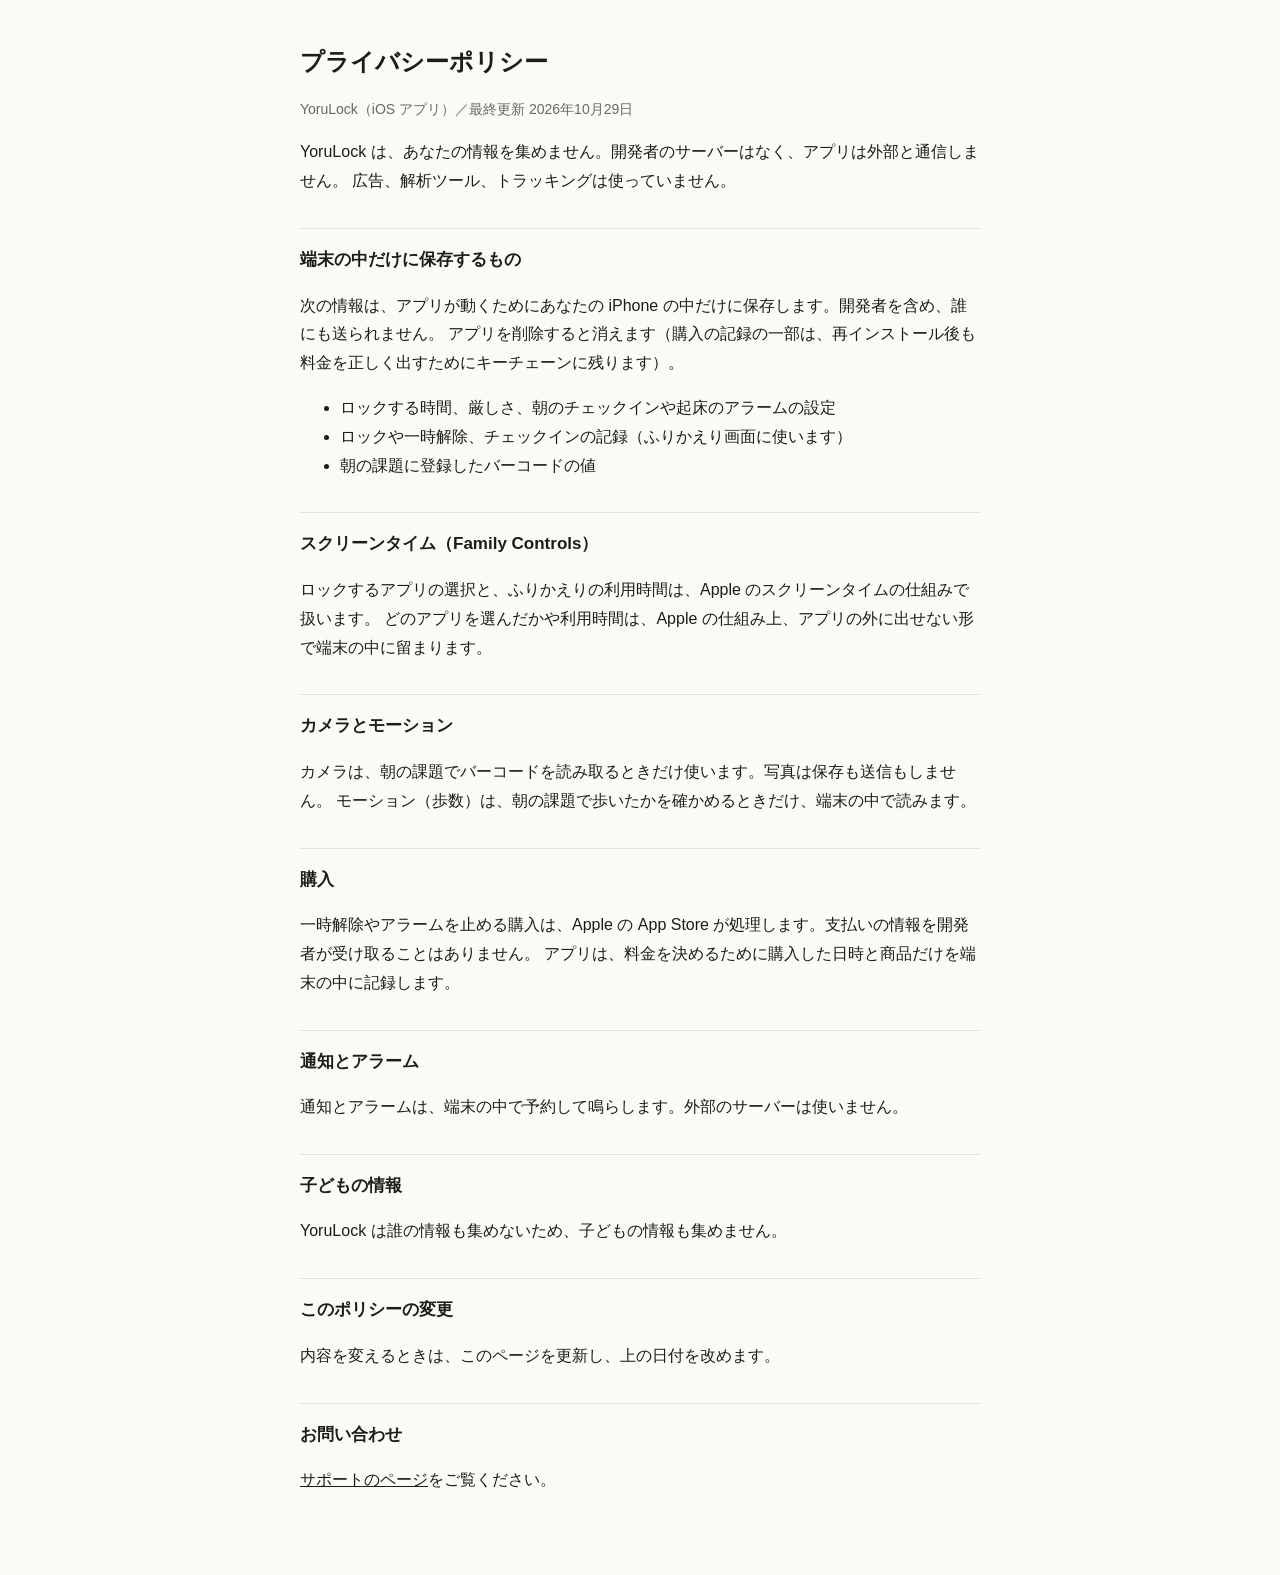
==== privacy.html @ b5afb787 "サポートとプライバシーポリシー" ====
<!doctype html>
<html lang="ja">
<head>
<meta charset="utf-8">
<meta name="viewport" content="width=device-width, initial-scale=1">
<title>YoruLock プライバシーポリシー</title>
<style>
  :root { --bg: #fbfaf7; --fg: #1d1c1a; --sub: #6b6862; --line: #e4e1da; }
  @media (prefers-color-scheme: dark) { :root { --bg: #141312; --fg: #ece9e3; --sub: #a29e96; --line: #2c2a27; } }
  body { margin: 0; background: var(--bg); color: var(--fg); font: 16px/1.8 -apple-system, "Hiragino Sans", sans-serif; }
  main { max-width: 680px; margin: 0 auto; padding: 40px 16px 64px; }
  h1 { font-size: 24px; margin: 0 0 4px; }
  h2 { font-size: 17px; margin: 32px 0 8px; padding-top: 16px; border-top: 1px solid var(--line); }
  .sub { color: var(--sub); font-size: 14px; }
  a { color: inherit; }
</style>
</head>
<body>
<main>
<h1>プライバシーポリシー</h1>
<p class="sub">YoruLock（iOS アプリ）／最終更新 2026年10月29日</p>

<p>YoruLock は、あなたの情報を集めません。開発者のサーバーはなく、アプリは外部と通信しません。
広告、解析ツール、トラッキングは使っていません。</p>

<h2>端末の中だけに保存するもの</h2>
<p>次の情報は、アプリが動くためにあなたの iPhone の中だけに保存します。開発者を含め、誰にも送られません。
アプリを削除すると消えます（購入の記録の一部は、再インストール後も料金を正しく出すためにキーチェーンに残ります）。</p>
<ul>
  <li>ロックする時間、厳しさ、朝のチェックインや起床のアラームの設定</li>
  <li>ロックや一時解除、チェックインの記録（ふりかえり画面に使います）</li>
  <li>朝の課題に登録したバーコードの値</li>
</ul>

<h2>スクリーンタイム（Family Controls）</h2>
<p>ロックするアプリの選択と、ふりかえりの利用時間は、Apple のスクリーンタイムの仕組みで扱います。
どのアプリを選んだかや利用時間は、Apple の仕組み上、アプリの外に出せない形で端末の中に留まります。</p>

<h2>カメラとモーション</h2>
<p>カメラは、朝の課題でバーコードを読み取るときだけ使います。写真は保存も送信もしません。
モーション（歩数）は、朝の課題で歩いたかを確かめるときだけ、端末の中で読みます。</p>

<h2>購入</h2>
<p>一時解除やアラームを止める購入は、Apple の App Store が処理します。支払いの情報を開発者が受け取ることはありません。
アプリは、料金を決めるために購入した日時と商品だけを端末の中に記録します。</p>

<h2>通知とアラーム</h2>
<p>通知とアラームは、端末の中で予約して鳴らします。外部のサーバーは使いません。</p>

<h2>子どもの情報</h2>
<p>YoruLock は誰の情報も集めないため、子どもの情報も集めません。</p>

<h2>このポリシーの変更</h2>
<p>内容を変えるときは、このページを更新し、上の日付を改めます。</p>

<h2>お問い合わせ</h2>
<p><a href="support.html">サポートのページ</a>をご覧ください。</p>
</main>
</body>
</html>
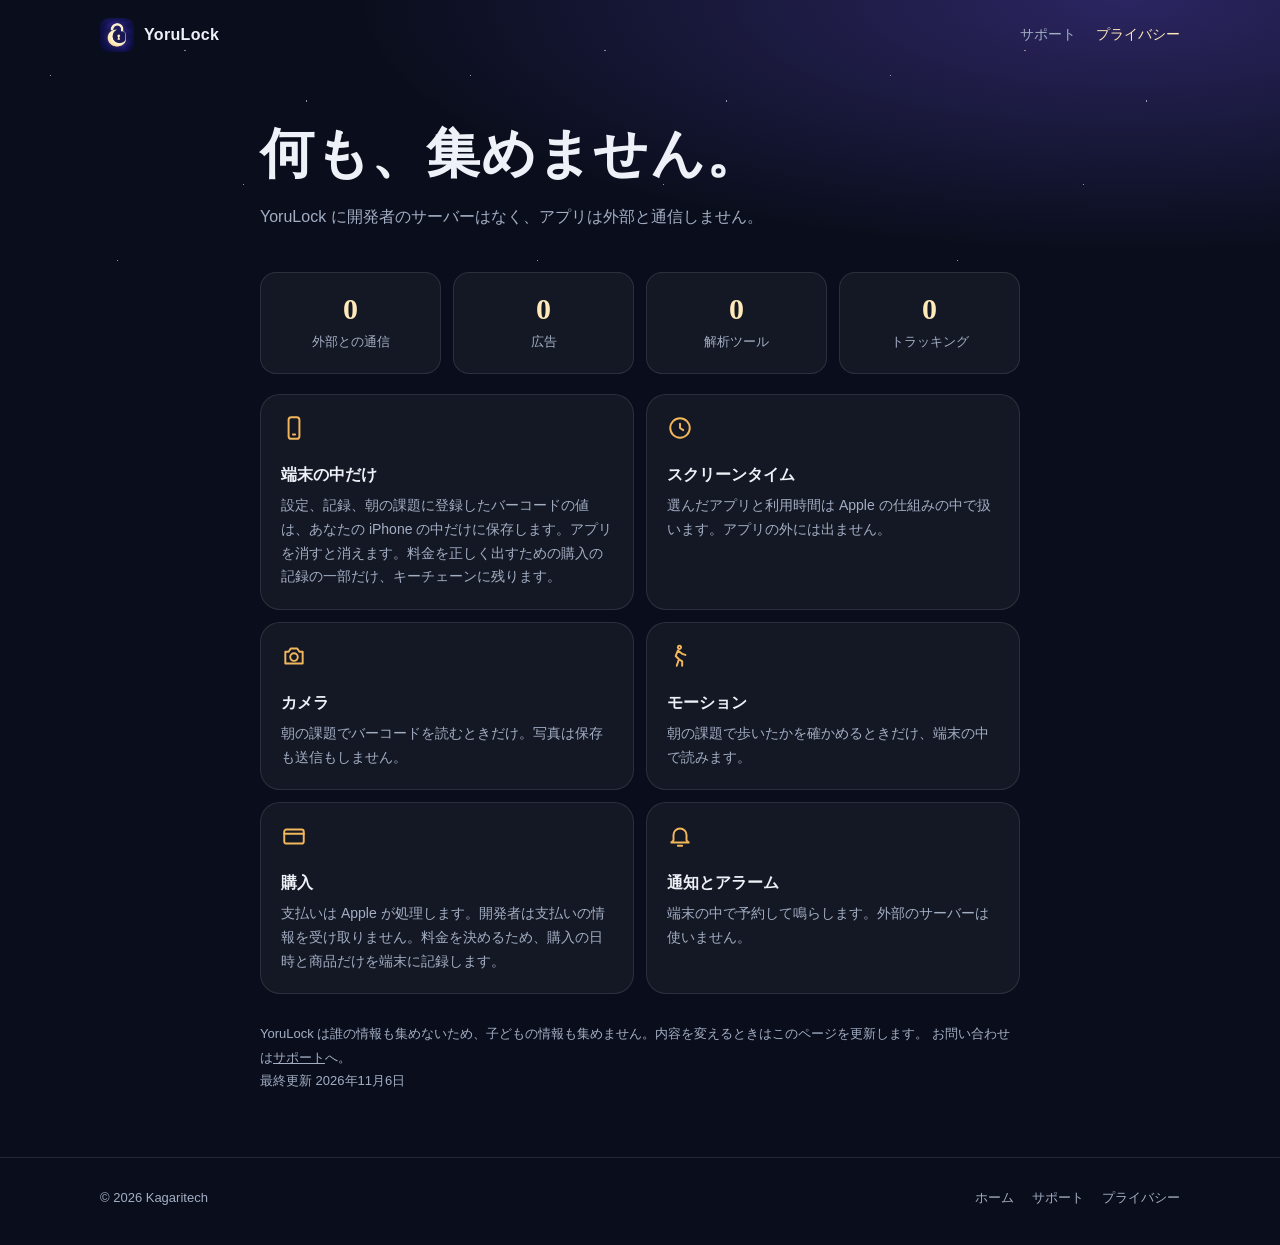
==== commit 8a0b068a: "トップページを追加し、サポートとプライバシーを作り直す" ====
--- a/privacy.html
+++ b/privacy.html
@@ -3,58 +3,46 @@
 <head>
 <meta charset="utf-8">
 <meta name="viewport" content="width=device-width, initial-scale=1">
-<title>YoruLock プライバシーポリシー</title>
-<style>
-  :root { --bg: #fbfaf7; --fg: #1d1c1a; --sub: #6b6862; --line: #e4e1da; }
-  @media (prefers-color-scheme: dark) { :root { --bg: #141312; --fg: #ece9e3; --sub: #a29e96; --line: #2c2a27; } }
-  body { margin: 0; background: var(--bg); color: var(--fg); font: 16px/1.8 -apple-system, "Hiragino Sans", sans-serif; }
-  main { max-width: 680px; margin: 0 auto; padding: 40px 16px 64px; }
-  h1 { font-size: 24px; margin: 0 0 4px; }
-  h2 { font-size: 17px; margin: 32px 0 8px; padding-top: 16px; border-top: 1px solid var(--line); }
-  .sub { color: var(--sub); font-size: 14px; }
-  a { color: inherit; }
-</style>
+<title>YoruLock | プライバシーポリシー</title>
+<meta name="theme-color" content="#0a0e1c">
+<link rel="icon" href="assets/icon.webp">
+<link rel="apple-touch-icon" href="assets/apple-touch-icon.png">
+<link rel="stylesheet" href="style.css">
 </head>
 <body>
-<main>
-<h1>プライバシーポリシー</h1>
-<p class="sub">YoruLock（iOS アプリ）／最終更新 2026年10月29日</p>
-
-<p>YoruLock は、あなたの情報を集めません。開発者のサーバーはなく、アプリは外部と通信しません。
-広告、解析ツール、トラッキングは使っていません。</p>
-
-<h2>端末の中だけに保存するもの</h2>
-<p>次の情報は、アプリが動くためにあなたの iPhone の中だけに保存します。開発者を含め、誰にも送られません。
-アプリを削除すると消えます（購入の記録の一部は、再インストール後も料金を正しく出すためにキーチェーンに残ります）。</p>
-<ul>
-  <li>ロックする時間、厳しさ、朝のチェックインや起床のアラームの設定</li>
-  <li>ロックや一時解除、チェックインの記録（ふりかえり画面に使います）</li>
-  <li>朝の課題に登録したバーコードの値</li>
-</ul>
-
-<h2>スクリーンタイム（Family Controls）</h2>
-<p>ロックするアプリの選択と、ふりかえりの利用時間は、Apple のスクリーンタイムの仕組みで扱います。
-どのアプリを選んだかや利用時間は、Apple の仕組み上、アプリの外に出せない形で端末の中に留まります。</p>
-
-<h2>カメラとモーション</h2>
-<p>カメラは、朝の課題でバーコードを読み取るときだけ使います。写真は保存も送信もしません。
-モーション（歩数）は、朝の課題で歩いたかを確かめるときだけ、端末の中で読みます。</p>
-
-<h2>購入</h2>
-<p>一時解除やアラームを止める購入は、Apple の App Store が処理します。支払いの情報を開発者が受け取ることはありません。
-アプリは、料金を決めるために購入した日時と商品だけを端末の中に記録します。</p>
-
-<h2>通知とアラーム</h2>
-<p>通知とアラームは、端末の中で予約して鳴らします。外部のサーバーは使いません。</p>
-
-<h2>子どもの情報</h2>
-<p>YoruLock は誰の情報も集めないため、子どもの情報も集めません。</p>
-
-<h2>このポリシーの変更</h2>
-<p>内容を変えるときは、このページを更新し、上の日付を改めます。</p>
-
-<h2>お問い合わせ</h2>
-<p><a href="support.html">サポートのページ</a>をご覧ください。</p>
-</main>
+<div class="sky">
+  <header class="wrap nav">
+    <a class="brand" href="./"><img src="assets/icon.webp" alt="" width="34" height="34">YoruLock</a>
+    <nav class="links"><a href="support.html">サポート</a><a href="privacy.html" aria-current="page">プライバシー</a></nav>
+  </header>
+  <main class="narrow page-head">
+    <h1>何も、集めません。</h1>
+    <p>YoruLock に開発者のサーバーはなく、アプリは外部と通信しません。</p>
+  </main>
+</div>
+<section class="narrow">
+  <div class="zero">
+    <div><b>0</b><span>外部との通信</span></div>
+    <div><b>0</b><span>広告</span></div>
+    <div><b>0</b><span>解析ツール</span></div>
+    <div><b>0</b><span>トラッキング</span></div>
+  </div>
+  <div class="facts">
+    <div class="card"><svg viewBox="0 0 24 24" fill="none" stroke="currentColor" stroke-width="1.8" stroke-linecap="round" stroke-linejoin="round" aria-hidden="true"><rect x="7" y="2" width="10" height="20" rx="2.5"/><path d="M11 18h2"/></svg><h3>端末の中だけ</h3><p>設定、記録、朝の課題に登録したバーコードの値は、あなたの iPhone の中だけに保存します。アプリを消すと消えます。料金を正しく出すための購入の記録の一部だけ、キーチェーンに残ります。</p></div>
+    <div class="card"><svg viewBox="0 0 24 24" fill="none" stroke="currentColor" stroke-width="1.8" stroke-linecap="round" stroke-linejoin="round" aria-hidden="true"><path d="M12 8v4l3 2"/><circle cx="12" cy="12" r="9"/></svg><h3>スクリーンタイム</h3><p>選んだアプリと利用時間は Apple の仕組みの中で扱います。アプリの外には出ません。</p></div>
+    <div class="card"><svg viewBox="0 0 24 24" fill="none" stroke="currentColor" stroke-width="1.8" stroke-linecap="round" stroke-linejoin="round" aria-hidden="true"><path d="M4 8h3l2-3h6l2 3h3v11H4z"/><circle cx="12" cy="13" r="3.5"/></svg><h3>カメラ</h3><p>朝の課題でバーコードを読むときだけ。写真は保存も送信もしません。</p></div>
+    <div class="card"><svg viewBox="0 0 24 24" fill="none" stroke="currentColor" stroke-width="1.8" stroke-linecap="round" stroke-linejoin="round" aria-hidden="true"><path d="M13 4a1.5 1.5 0 1 0 0 .01M9 21l2-6-3-3 2-5 4 3 3 1M11 15l3 2v4"/></svg><h3>モーション</h3><p>朝の課題で歩いたかを確かめるときだけ、端末の中で読みます。</p></div>
+    <div class="card"><svg viewBox="0 0 24 24" fill="none" stroke="currentColor" stroke-width="1.8" stroke-linecap="round" stroke-linejoin="round" aria-hidden="true"><rect x="3" y="6" width="18" height="13" rx="2"/><path d="M3 10h18"/></svg><h3>購入</h3><p>支払いは Apple が処理します。開発者は支払いの情報を受け取りません。料金を決めるため、購入の日時と商品だけを端末に記録します。</p></div>
+    <div class="card"><svg viewBox="0 0 24 24" fill="none" stroke="currentColor" stroke-width="1.8" stroke-linecap="round" stroke-linejoin="round" aria-hidden="true"><path d="M6 16V11a6 6 0 1 1 12 0v5l2 2H4zM10 21h4"/></svg><h3>通知とアラーム</h3><p>端末の中で予約して鳴らします。外部のサーバーは使いません。</p></div>
+  </div>
+  <p class="small">YoruLock は誰の情報も集めないため、子どもの情報も集めません。内容を変えるときはこのページを更新します。
+  お問い合わせは<a href="support.html">サポート</a>へ。<br>最終更新 2026年11月6日</p>
+</section>
+<footer>
+  <div class="wrap">
+    <span>© 2026 Kagaritech</span>
+    <nav><a href="./">ホーム</a><a href="support.html">サポート</a><a href="privacy.html">プライバシー</a></nav>
+  </div>
+</footer>
 </body>
 </html>
--- a/style.css
+++ b/style.css
@@ -0,0 +1,175 @@
+:root {
+  color-scheme: dark;
+  --bg: #0a0e1c;
+  --bg2: #111833;
+  --panel: rgba(255, 255, 255, .045);
+  --line: rgba(255, 255, 255, .1);
+  --ink: #eef1f7;
+  --dim: #a3aec3;
+  --moon: #ffe9b8;
+  --lamp: #f2b65b;
+  --lock: #e8706a;
+  --serif: "Hiragino Mincho ProN", "Yu Mincho", "Noto Serif JP", serif;
+  --sans: -apple-system, BlinkMacSystemFont, "Hiragino Sans", "Noto Sans JP", sans-serif;
+}
+* { box-sizing: border-box; }
+html { scroll-behavior: smooth; -webkit-text-size-adjust: 100%; }
+body {
+  margin: 0;
+  background: var(--bg);
+  color: var(--ink);
+  font: 16px/1.8 var(--sans);
+  overflow-x: hidden;
+}
+img { display: block; max-width: 100%; height: auto; }
+a { color: inherit; }
+h1, h2 { font-family: var(--serif); font-weight: 600; letter-spacing: .02em; line-height: 1.35; margin: 0; }
+p { margin: 0; }
+.wrap { width: min(1080px, 100% - 32px); margin-inline: auto; }
+
+/* 星空 */
+.sky { position: relative; isolation: isolate; overflow: hidden; }
+.sky::before {
+  content: ""; position: absolute; inset: 0; z-index: -1; pointer-events: none;
+  background:
+    radial-gradient(1.5px 1.5px at 12% 18%, #fff 50%, transparent 51%),
+    radial-gradient(1px 1px at 28% 62%, #fff 50%, transparent 51%),
+    radial-gradient(1.5px 1.5px at 44% 12%, #ffe9b8 50%, transparent 51%),
+    radial-gradient(1px 1px at 58% 44%, #fff 50%, transparent 51%),
+    radial-gradient(1.5px 1.5px at 73% 24%, #fff 50%, transparent 51%),
+    radial-gradient(1px 1px at 88% 70%, #ffe9b8 50%, transparent 51%),
+    radial-gradient(1px 1px at 6% 82%, #fff 50%, transparent 51%),
+    radial-gradient(1px 1px at 94% 10%, #fff 50%, transparent 51%);
+  background-size: 420px 420px;
+  opacity: .55;
+  animation: twinkle 7s ease-in-out infinite alternate;
+}
+.sky::after {
+  content: ""; position: absolute; inset: 0; z-index: -2; pointer-events: none;
+  background: radial-gradient(ellipse 60% 92% at 88% 0, rgba(92, 72, 200, .4), transparent);
+}
+@keyframes twinkle { to { opacity: .28; } }
+
+/* ヘッダー */
+.nav { display: flex; align-items: center; justify-content: space-between; padding: 18px 0; }
+.brand { display: flex; align-items: center; gap: 10px; text-decoration: none; font-weight: 600; letter-spacing: .02em; }
+.brand img { width: 34px; height: 34px; border-radius: 9px; }
+.links { display: flex; gap: 20px; font-size: 14px; }
+.links a { color: var(--dim); text-decoration: none; }
+.links a:hover, .links a[aria-current] { color: var(--moon); }
+
+/* トップ */
+.hero { display: grid; grid-template-columns: 1.05fr 1fr; align-items: center; gap: 32px; padding: 40px 0 88px; }
+.eyebrow { color: var(--lamp); font-size: 13px; letter-spacing: .18em; margin-bottom: 18px; }
+.hero h1 { font-size: clamp(38px, 6.4vw, 66px); }
+.lead { color: var(--dim); font-size: clamp(16px, 2vw, 19px); margin-top: 20px; }
+.soon {
+  display: inline-flex; align-items: center; gap: 10px; margin-top: 32px; padding: 12px 22px;
+  border: 1px solid rgba(242, 182, 91, .5); border-radius: 999px; color: var(--moon); font-size: 15px;
+}
+.soon::before { content: ""; width: 8px; height: 8px; border-radius: 50%; background: var(--lamp); box-shadow: 0 0 12px var(--lamp); }
+
+.phones { position: relative; height: 600px; }
+.phone {
+  position: absolute; width: 268px; border-radius: 40px; padding: 7px; background: #1b2238;
+  box-shadow: 0 0 0 1px rgba(255, 255, 255, .14), 0 30px 80px rgba(0, 0, 0, .55);
+}
+.phone img { border-radius: 33px; width: 100%; }
+.phones .front { left: 50%; top: 0; transform: translateX(-62%); z-index: 2; box-shadow: 0 0 0 1px rgba(255, 255, 255, .14), 0 30px 90px rgba(242, 182, 91, .2); }
+.phones .back { left: 50%; top: 46px; transform: translateX(-2%) rotate(6deg); opacity: .85; }
+
+/* 区切り */
+.block { padding: 88px 0; border-top: 1px solid var(--line); }
+.block h2 { font-size: clamp(28px, 4.4vw, 42px); }
+.block .sub { color: var(--dim); margin-top: 12px; }
+
+/* 3 ステップ */
+.steps { display: grid; grid-template-columns: repeat(3, 1fr); gap: 16px; margin-top: 40px; }
+.card { background: var(--panel); border: 1px solid var(--line); border-radius: 20px; padding: 24px; }
+.step-no { font-family: var(--serif); color: var(--lamp); font-size: 34px; line-height: 1; }
+.card h3 { font-size: 18px; margin: 14px 0 4px; font-weight: 600; }
+.card p { color: var(--dim); font-size: 14px; line-height: 1.7; }
+
+/* 料金の階段 */
+.ladder { display: grid; grid-template-columns: repeat(6, 1fr); gap: clamp(6px, 1.6vw, 16px); align-items: end; height: 300px; margin-top: 44px; }
+.bar { display: flex; flex-direction: column; justify-content: flex-end; height: 100%; text-align: center; min-width: 0; }
+.bar b { font-weight: 600; font-size: clamp(12px, 2.2vw, 17px); margin-bottom: 8px; white-space: nowrap; }
+.bar i {
+  display: block; height: var(--h); border-radius: 10px 10px 3px 3px;
+  background: linear-gradient(180deg, var(--lamp), rgba(242, 182, 91, .25));
+}
+.bar.hot i { background: linear-gradient(180deg, var(--lock), rgba(232, 112, 106, .25)); }
+.bar.end b { color: var(--lock); }
+.bar.end i { background: repeating-linear-gradient(135deg, rgba(232, 112, 106, .75) 0 6px, transparent 6px 12px); border: 1px solid var(--lock); }
+.legend { display: flex; flex-wrap: wrap; gap: 8px 28px; margin-top: 22px; color: var(--dim); font-size: 14px; }
+.legend b { color: var(--moon); font-weight: 600; }
+
+/* 2 カラム */
+.split { display: grid; grid-template-columns: 1fr 300px; gap: 48px; align-items: center; }
+.split .phone { position: static; width: 268px; margin-inline: auto; }
+.levels { display: grid; gap: 10px; margin-top: 28px; }
+.level { display: flex; align-items: center; gap: 16px; padding: 14px 18px; background: var(--panel); border: 1px solid var(--line); border-radius: 14px; }
+.level strong { font-family: var(--serif); font-size: 19px; font-weight: 600; min-width: 3.4em; }
+.level span { color: var(--dim); font-size: 14px; }
+.level.top { border-color: rgba(232, 112, 106, .55); }
+.level.top strong { color: var(--lock); }
+.note { color: var(--dim); font-size: 13px; margin-top: 14px; }
+
+/* 帯 */
+.promise { text-align: center; padding: 96px 0; border-top: 1px solid var(--line); }
+.promise h2 { font-size: clamp(28px, 4.6vw, 44px); }
+.promise a { display: inline-block; margin-top: 18px; color: var(--moon); }
+
+/* 下層ページ */
+.page-head { padding: 48px 0 40px; }
+.page-head h1 { font-size: clamp(34px, 6vw, 54px); }
+.page-head p { color: var(--dim); margin-top: 12px; }
+.narrow { width: min(760px, 100% - 32px); margin-inline: auto; }
+
+.button {
+  display: inline-flex; align-items: center; justify-content: center; gap: 10px; margin-top: 24px; padding: 14px 26px;
+  border-radius: 14px; background: var(--lamp); color: #14121a; font-weight: 600; text-decoration: none;
+}
+.button:hover { background: var(--moon); }
+.button svg { width: 20px; height: 20px; }
+
+.faq { display: grid; gap: 10px; padding-bottom: 72px; }
+.faq h2 { font-size: 22px; margin: 26px 0 6px; }
+details { background: var(--panel); border: 1px solid var(--line); border-radius: 16px; }
+summary { display: flex; justify-content: space-between; align-items: center; gap: 16px; padding: 16px 20px; cursor: pointer; font-weight: 600; list-style: none; }
+summary::-webkit-details-marker { display: none; }
+summary::after { content: "+"; color: var(--lamp); font-size: 22px; line-height: 1; font-weight: 400; }
+details[open] summary::after { content: "−"; }
+details p { padding: 0 20px 18px; color: var(--dim); font-size: 15px; }
+
+.zero { display: grid; grid-template-columns: repeat(4, 1fr); gap: 12px; margin-bottom: 20px; }
+.zero div { background: var(--panel); border: 1px solid var(--line); border-radius: 16px; padding: 18px 8px; text-align: center; }
+.zero b { display: block; font-family: var(--serif); color: var(--moon); font-size: 30px; line-height: 1.2; font-weight: 600; }
+.zero span { color: var(--dim); font-size: 13px; }
+.facts { display: grid; grid-template-columns: repeat(2, 1fr); gap: 12px; padding-bottom: 28px; }
+.facts .card { padding: 20px; }
+.facts svg { width: 26px; height: 26px; color: var(--lamp); }
+.facts h3 { margin-top: 10px; font-size: 16px; }
+.small { color: var(--dim); font-size: 13px; padding-bottom: 64px; }
+
+footer { border-top: 1px solid var(--line); padding: 28px 0 36px; color: var(--dim); font-size: 13px; }
+footer .wrap { display: flex; justify-content: space-between; flex-wrap: wrap; gap: 8px 20px; }
+footer a { text-decoration: none; }
+footer nav { display: flex; gap: 18px; }
+
+@media (max-width: 820px) {
+  .hero { grid-template-columns: 1fr; padding: 24px 0 64px; text-align: center; }
+  .phones { height: 500px; margin-top: 8px; }
+  .phone { width: 226px; border-radius: 34px; }
+  .phone img { border-radius: 28px; }
+  .steps { grid-template-columns: 1fr; }
+  .split { grid-template-columns: 1fr; gap: 36px; }
+  .block { padding: 64px 0; }
+  .ladder { height: 240px; }
+  .zero { grid-template-columns: repeat(2, 1fr); }
+  .facts { grid-template-columns: 1fr; }
+}
+@media (prefers-reduced-motion: reduce) {
+  .sky::before { animation: none; }
+  html { scroll-behavior: auto; }
+}
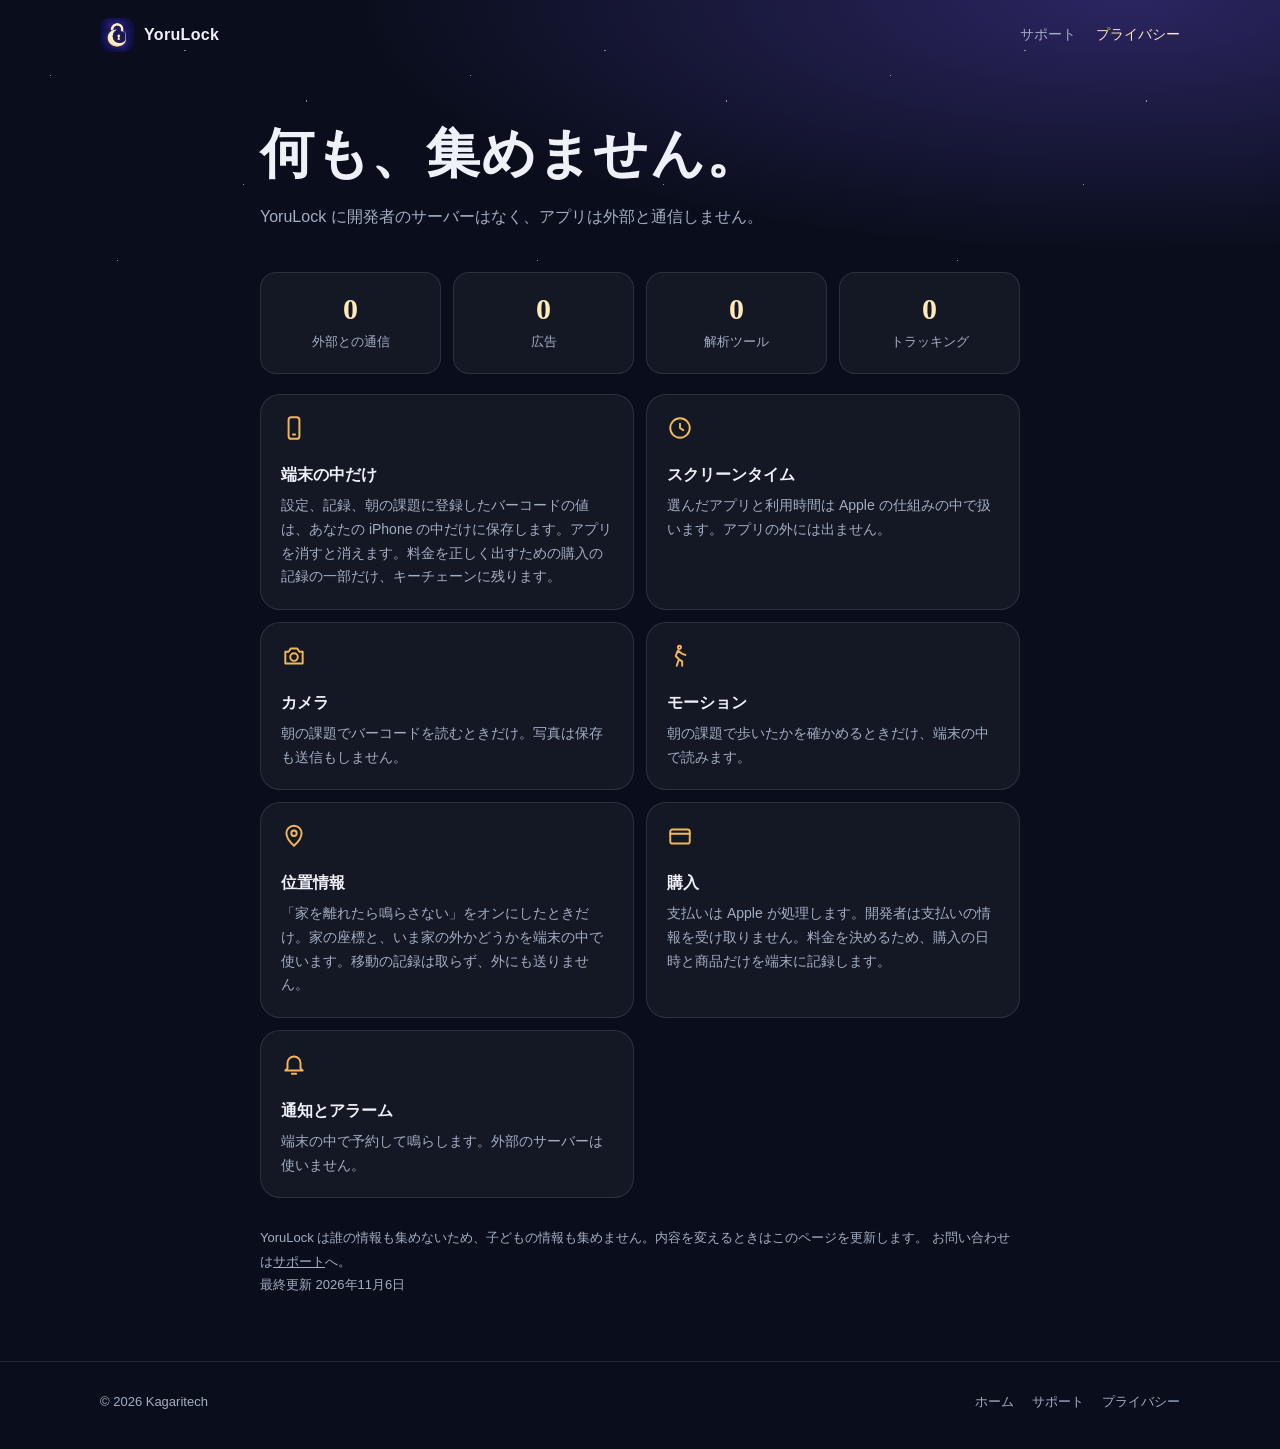
==== commit 6d7f30f3: "位置情報と外泊の説明を追加" ====
--- a/privacy.html
+++ b/privacy.html
@@ -32,6 +32,7 @@
     <div class="card"><svg viewBox="0 0 24 24" fill="none" stroke="currentColor" stroke-width="1.8" stroke-linecap="round" stroke-linejoin="round" aria-hidden="true"><path d="M12 8v4l3 2"/><circle cx="12" cy="12" r="9"/></svg><h3>スクリーンタイム</h3><p>選んだアプリと利用時間は Apple の仕組みの中で扱います。アプリの外には出ません。</p></div>
     <div class="card"><svg viewBox="0 0 24 24" fill="none" stroke="currentColor" stroke-width="1.8" stroke-linecap="round" stroke-linejoin="round" aria-hidden="true"><path d="M4 8h3l2-3h6l2 3h3v11H4z"/><circle cx="12" cy="13" r="3.5"/></svg><h3>カメラ</h3><p>朝の課題でバーコードを読むときだけ。写真は保存も送信もしません。</p></div>
     <div class="card"><svg viewBox="0 0 24 24" fill="none" stroke="currentColor" stroke-width="1.8" stroke-linecap="round" stroke-linejoin="round" aria-hidden="true"><path d="M13 4a1.5 1.5 0 1 0 0 .01M9 21l2-6-3-3 2-5 4 3 3 1M11 15l3 2v4"/></svg><h3>モーション</h3><p>朝の課題で歩いたかを確かめるときだけ、端末の中で読みます。</p></div>
+    <div class="card"><svg viewBox="0 0 24 24" fill="none" stroke="currentColor" stroke-width="1.8" stroke-linecap="round" stroke-linejoin="round" aria-hidden="true"><path d="M12 21s7-6.2 7-11.5A7 7 0 0 0 5 9.500C5 14.800 12 21 12 21z"/><circle cx="12" cy="9.500" r="2.500"/></svg><h3>位置情報</h3><p>「家を離れたら鳴らさない」をオンにしたときだけ。家の座標と、いま家の外かどうかを端末の中で使います。移動の記録は取らず、外にも送りません。</p></div>
     <div class="card"><svg viewBox="0 0 24 24" fill="none" stroke="currentColor" stroke-width="1.8" stroke-linecap="round" stroke-linejoin="round" aria-hidden="true"><rect x="3" y="6" width="18" height="13" rx="2"/><path d="M3 10h18"/></svg><h3>購入</h3><p>支払いは Apple が処理します。開発者は支払いの情報を受け取りません。料金を決めるため、購入の日時と商品だけを端末に記録します。</p></div>
     <div class="card"><svg viewBox="0 0 24 24" fill="none" stroke="currentColor" stroke-width="1.8" stroke-linecap="round" stroke-linejoin="round" aria-hidden="true"><path d="M6 16V11a6 6 0 1 1 12 0v5l2 2H4zM10 21h4"/></svg><h3>通知とアラーム</h3><p>端末の中で予約して鳴らします。外部のサーバーは使いません。</p></div>
   </div>
